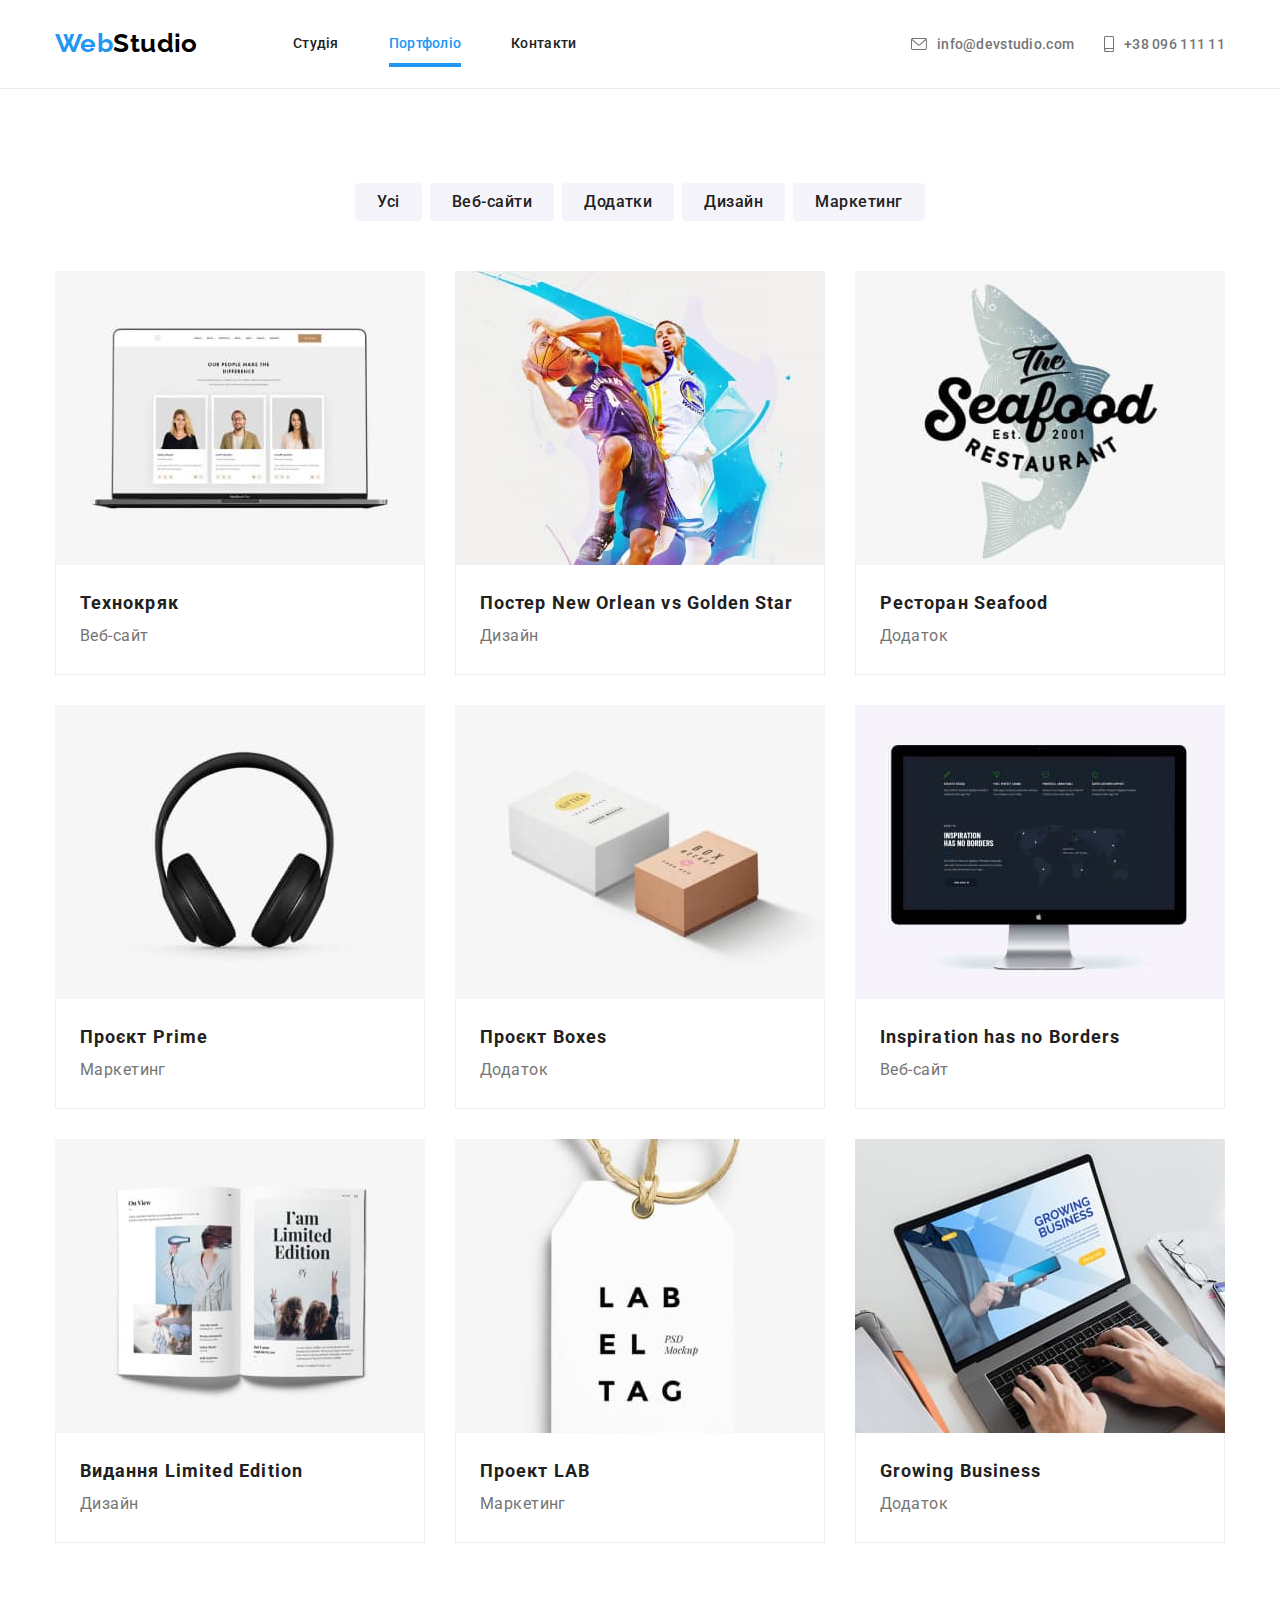
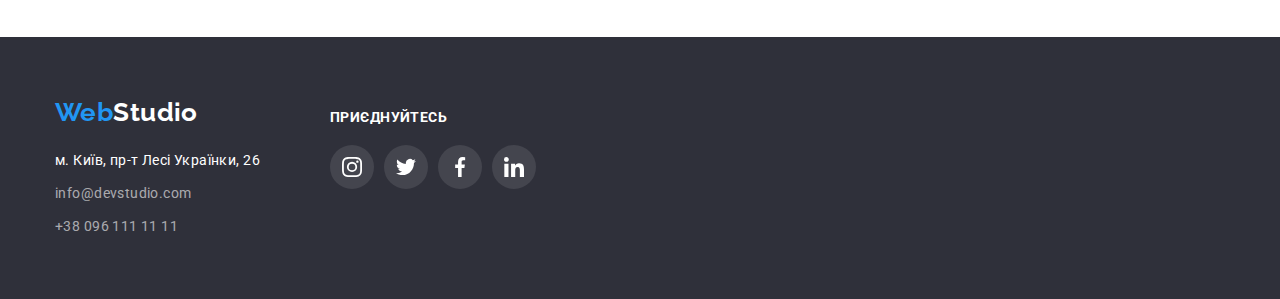
==== portfolio.html @ 82252ead "puh" ====
<!DOCTYPE html>
<html lang="uk">
  <head>
    <meta charset="UTF-8" />
    <meta http-equiv="X-UA-Compatible" content="IE=edge" />
    <meta name="viewport" content="width=device-width, initial-scale=1.0" />
    <title>Portfolio</title>
    <link rel="preconnect" href="https://fonts.googleapis.com" />
    <link rel="preconnect" href="https://fonts.gstatic.com" crossorigin />
    <link
      href="https://fonts.googleapis.com/css2?family=Raleway:wght@700&family=Roboto:wght@400;500;700;900&display=swap"
      rel="stylesheet"
    />
    <link
      rel="stylesheet"
      href="https://cdnjs.cloudflare.com/ajax/libs/modern-normalize/1.1.0/modern-normalize.min.css"
    />
    <link rel="stylesheet" href="./css/styles.css" />
  </head>
  <body>
    <!-- Шапка -->

    <header>
      <div class="search container">
        <h2 style="display: none">навігація</h2>
        <div class="head">
          <a href="#" class="logo"
            ><span class="logo-first">Web</span><span class="logo-second">Studio</span></a
          >
        </div>

        <nav class="main-nav">
          <ul class="site-nav list">
            <li class="item"><a href="./index.html" class="link-studio ">Студія</a></li>
            <li class="item"><a href="./portfolio.html" class="link-portfolio current">Портфоліо</a></li>
            <li class="item"><a href="#" class="link-contacts">Контакти</a></li>
          </ul>
        </nav>

        <ul class="contacts list">
          <li class="contacts-item">
            <a href="mailto:info@devstudio.com" class="contacts-link"
              ><svg class="envelope-icon" width="16" Height="12">
                <use href="./images/symbol.svg#icon-envelope"></use>
              </svg>
              info@devstudio.com</a>
            
          </li>

          <li class="smartphone-item">
            <a href="tel:+380961111111" class="contacts-link"><svg class="smartphone-icon" width="10" Height="16">
              <use href="./images/symbol.svg#icon-smartphone"></use>
            </svg>+38 096 111 11</a>
          </li>
        </ul>
        
      </div>
    </header>

    <main>
      <!-- Фильтр -->

      <section class="section">
        <div class="benefits container">
          <h1 style="display: none">Контент</h1>

          <ul class="filter list">
            <li class="item"><button type="button" class="btn">Усі</button></li>
            <li class="item"><button type="button" class="btn">Веб-сайти</button></li>
            <li class="item"><button type="button" class="btn">Додатки</button></li>
            <li class="item"><button type="button" class="btn">Дизайн</button></li>
            <li class="item"><button type="button" class="btn">Маркетинг</button></li>
          </ul>

          <!-- Галерея -->

          <ul class="gallery">
            <li class="gallery-list list">
              <img src="./images/img13.jpg" class="pic" alt="notebook" width="370" height="294" />
              <div class="gallerry-border">
                <h2 class="gallery-title">Технокряк</h2>
                <p>Веб-сайт</p>
              </div>
            </li>

            <li class="gallery-list list">
              <img
                src="./images/img5.jpg"
                class="pic"
                alt="basketball players"
                width="370"
                height="294"
              />
              <div class="gallerry-border">
                <h2 class="gallery-title">Постер New Orlean vs Golden Star</h2>
                <p>Дизайн</p>
              </div>
            </li>

            <li class="gallery-list list">
              <img
                src="./images/img6.jpg"
                class="pic"
                alt="restaurant logo"
                width="370"
                height="294"
              />
              <div class="gallerry-border">
                <h2 class="gallery-title">Ресторан Seafood</h2>
                <p>Додаток</p>
              </div>
            </li>

            <li class="gallery-list list">
              <img src="./images/img7.jpg" class="pic" alt="headphones" width="370" height="294" />
              <div class="gallerry-border">
                <h2 class="gallery-title">Проєкт Prime</h2>
                <p>Маркетинг</p>
              </div>
            </li>
            <li class="gallery-list list">
              <img src="./images/img8.jpg" class="pic" alt="gift boxes" width="370" height="294" />
              <div class="gallerry-border">
                <h2 class="gallery-title">Проєкт Boxes</h2>
                <p>Додаток</p>
              </div>
            </li>
            <li class="gallery-list list">
              <img src="./images/img9.jpg" class="pic" alt="apple imac" width="370" height="294" />
              <div class="gallerry-border">
                <h2 class="gallery-title">Inspiration has no Borders</h2>
                <p>Веб-сайт</p>
              </div>
            </li>
            <li class="gallery-list list">
              <img src="./images/img10.jpg" class="pic" alt="book" width="370" height="294" />
              <div class="gallerry-border">
                <h2 class="gallery-title">Видання Limited Edition</h2>
                <p>Дизайн</p>
              </div>
            </li>
            <li class="gallery-list list">
              <img src="./images/img11.jpg" class="pic" alt="label" width="370" height="294" />
              <div class="gallerry-border">
                <h2 class="gallery-title">Проект LAB</h2>
                <p>Маркетинг</p>
              </div>
            </li>
            <li class="gallery-list list">
              <img src="./images/img12.jpg" class="pic" alt="notebook" width="370" height="294" />
              <div class="gallerry-border">
                <h2 class="gallery-title">Growing Business</h2>
                <p>Додаток</p>
              </div>
            </li>
          </ul>
        </div>
      </section>
    </main>

    <!-- Подвал -->

    <footer>
      <div class="foot container">
        <div>
          <h2 style="display: none">Зв'язатися з нами</h2>
          <a href="#" class="logo"
            ><span class="logo-first">Web</span><span class="logo-second-foot">Studio</span></a
          >
          <address class="address">
            <ul class="address-list list">
              <li class="item">
                <a
                  class="address-maps"
                  href="https://www.google.com/maps/place/бул.+Леси+Украинки,+26,+Киев,+02000/@50.4265807,30.5383858,17z/data=!3m1!4b1!4m5!3m4!1s0x40d4cf0e033ecbe9:0x57a4dffefec77da0!8m2!3d50.4265807!4d30.5383858"
                  target="_blank"
                  rel="noopener noreferrer"
                  >м. Київ, пр-т Лесі Українки, 26</a
                >
              </li>
              <li class="item">
                <a class="address-nav" href="mailto:info@devstudio.com">info@devstudio.com</a>
              </li>
              <li class="item">
                <a class="address-nav" href="tel:+380961111111">+38 096 111 11 11</a>
              </li>
            </ul>
          </address>
        </div>

        <div class="call">
          <h2 class="footer-title">Приєднуйтесь</h2>
          <ul class="footer-soc-list list">
            <li class="footer-soc-item">
              <a href="" class="footer-soc-link">
                <svg class="footer-icon" width="20" Height="20">
                  <use href="./images/symbol.svg#icon-instagram"></use>
                </svg>
              </a>
            </li>
            <li class="footer-soc-item">
              <a href="" class="footer-soc-link"
                ><svg class="footer-icon" width="20" Height="20">
                  <use href="./images/symbol.svg#icon-twitter"></use>
                </svg>
              </a>
            </li>
            <li class="footer-soc-item">
              <a href="" class="footer-soc-link"
                ><svg class="footer-icon" width="20" Height="20">
                  <use href="./images/symbol.svg#icon-facebook"></use>
                </svg>
              </a>
            </li>
            <li class="footer-soc-item">
              <a href="" class="footer-soc-link"
                ><svg class="footer-icon" width="20" Height="20">
                  <use href="./images/symbol.svg#icon-linkedin"></use>
                </svg>
              </a>
            </li>
          </ul>
        </div>
      </div>
    </footer>
  </body>
</html>
---- css/styles.css ----
*,
*::before,
*::after {
  box-sizing: border-box;
}

/* ___________________Тело страницы _______________*/

body {
  color: var(--primary-text-color);
  background-color: var(--primary-bg-color);

  font-family: 'roboto', sans-serif;
  letter-spacing: 0.03em;
  font-style: normal;
  font-weight: 400;
  font-size: 14px;
  line-height: 1.71;
}

/* ______________________Утилиты_____________________ */

.list {
  margin: 0;
  padding: 0;

  list-style: none;
}

.container {
  margin-left: auto;
  margin-right: auto;
  padding-left: 15px;
  padding-right: 15px;
  width: 1200px;
}

p,
h1,
h2,
h3,
h4,
h5,
h6 {
  margin-top: 0px;
  margin-bottom: 0px;
}

ul.ol {
  margin-top: 0;
  margin-bottom: 0;
  padding-left: 0;
}

img {
  display: block;
}

.section {
  padding-top: 94px;
  padding-bottom: 94px;
}

:root {
  --primary-text-color: rgba(117, 117, 117, 1);
  --title-text-color: rgba(33, 33, 33, 1);
  --accent-color: rgba(33, 150, 243, 1);
  --primary-bg-color: rgba(255, 255, 255, 1);
}

/*_______________________Button_______________________*/

.button {
  color: var(--primary-bg-color);
  background-color: var(--accent-color);

  padding: 10px 32px;
  min-width: 216px;

  border-radius: 4px;
  border: none;
  cursor: pointer;
  font-family: 'Roboto', sans-serif;
  font-style: normal;
  font-weight: 700;
  font-size: 16px;
  line-height: 1.87;
  text-align: center;
}

.button:hover,
.button:focus {
  color: var(--accent-color);
  background-color: rgba(245, 244, 250, 1);

  border: none;
}

.btn:hover,
.btn:focus {
  color: var(--primary-bg-color);
  background-color: var(--accent-color);
  border: none;
}

.section-title {
  margin-bottom: 50px;

  color: var(--title-text-color);
  font-weight: 700;
  font-size: 36px;
  line-height: 1.16;
  text-align: center;
}

/* _________________________Шапка_______________________ */

header {
  border-bottom: 1px solid rgba(236, 236, 236, 1);
}

.search {
  align-items: center;
  background-color: rgba(255, 255, 255, 1);
  display: flex;
}

.logo {
  display: inline-block;
  width: 145px;
  height: 31px;

  font-weight: 700;
  font-size: 26px;
  line-height: 1.19;
  text-decoration: none;
  font-family: 'Raleway', sans-serif;
}

.logo-first {
  color: var(--accent-color);
}

.logo-second {
  color: rgba(0, 0, 0, 1);
}

.logo-second-foot {
  color: var(--primary-bg-color);
}

/*____________________ Навигация___________________ */

.main-nav {
  display: flex;
  align-items: center;
}

.site-nav {
  display: flex;
  align-items: center;
  padding: 32px 0px;
  margin-left: 93px;
}

.site-nav .item + .item {
  margin-left: 50px;
}

.link-studio {
  width: 45px;
  height: 16px;

  color: var(--title-text-color);
  text-decoration: none;
  font-weight: 500;
  font-size: 14px;
  line-height: 1.14;
  letter-spacing: 0.02em;
}

.link-studio:hover,
.link-studio:focus {
  color: var(--accent-color);
}

.link-portfolio {
  width: 72px;
  height: 16px;

  color: var(--title-text-color);
  text-decoration: none;
  font-weight: 500;
  font-size: 14px;
  line-height: 1.14;
  letter-spacing: 0.02em;
}

.link-portfolio:hover,
.link-portfolio:focus {
  color: var(--accent-color);
}

.link-contacts {
  width: 64px;
  height: 16px;

  color: var(--title-text-color);
  text-decoration: none;
  font-weight: 500;
  font-size: 14px;
  line-height: 1.14;
  letter-spacing: 0.02em;
}

.link-contacts:hover,
.link-contacts:focus {
  color: var(--accent-color);
}

.current {
  color: var(--accent-color);
  position: relative;
}

.current::after {
  bottom: -100%;
  left: 0;
  position: absolute;
  content: '';
  height: 4px;
  width: 100%;

  background-color: var(--accent-color);
}

/* ___________________Contacts___________________*/

.search .contacts {
  display: flex;
  margin-left: auto;
  gap: 30px;
}

.smartphone-item {
  display: flex;
  flex-direction: row-reverse;
  align-items: center;
}

.contacts-item {
  display: flex;
  flex-direction: row-reverse;
  align-items: center;
}

.envelope-icon {
  margin-right: 10px;
  fill: rgba(117, 117, 117, 1);
}

.contacts-link {

  display: flex;
  align-items: center;
  
  color: rgba(117, 117, 117, 1);
  font-weight: 500;
  font-size: 14px;
  line-height: calc(16 / 14);
  letter-spacing: 0.02em;
  text-decoration: none;
}

.contacts-link:hover,
.contacts-link:focus {
  color: var(--accent-color);
}

.envelope-icon .contacts-envelope:hover .envelope-icon,
.contacts-envelope:focus .envelope-icon {
  fill: var(--accent-color);
}


.smartphone-icon {
  margin-right: 10px;
  fill: rgba(117, 117, 117, 1);
}

.contacts-link:hover .smartphone-icon,
.contacts-link:focus .smartphone-icon,.contacts-link:hover .envelope-icon,
.contacts-link:focus .envelope-icon {
  fill: var(--accent-color);
}


/* ____________________Секция герой_______________________*/

.hero-section {
  background-color: rgba(196, 196, 196, 1);

  height: 600px;
  max-width: 1600px;
  margin-left: auto;
  margin-right: auto;
  background-image: linear-gradient(rgba(47, 48, 58, 0.4), rgba(47, 48, 58, 0.4)),
    url(../images/hero.jpg);
  background-repeat: no-repeat;
  background-position: center;
  background-size: cover;
}

.hero-section .section {
  display: flex;
}

.hero-section .container {
  min-height: 600px;
  display: flex;
  flex-direction: column;
  justify-content: center;
  align-items: center;
}

.hero-title {
  margin-bottom: 30px;
  display: block;

  color: rgba(255, 255, 255, 1);
  text-align: center;
  font-weight: 900;
  max-width: 696px;
  font-size: 44px;
  line-height: 1.36;
  letter-spacing: 0.06em;
  text-transform: uppercase;
}

/* ____________________Секция особенности______________________ */

.feature-list {
  display: flex;
}

.feature-list .item + .item {
  margin-left: 30px;
}

.feature-title {
  margin-top: 0;
  margin-bottom: 10px;

  color: var(--title-text-color);
  font-weight: 700;
  font-size: 14px;
  line-height: 1.14;
  text-transform: uppercase;
}

.feature-icon {
  display: flex;
  justify-content: center;
  align-items: center;

  margin-bottom: 30px;

  background-color: rgba(245, 244, 250, 1);
  width: 270px;
  height: 120px;
  border-radius: 4px;
}

/*-------------------------Примеры работ-----------------------*/

.examples {
  padding-top: 0px;
}

.examples-list {
  display: flex;
}

.examples-list .item:not(:last-child) {
  margin-right: 30px;
}

/*_______________________Наша команда_________________________ */

.team {
  background-color: rgba(245, 244, 250, 1);
}

.team-border {
  padding: 30px 10px;

  display: flex;
  text-align: center;
  flex-direction: column;
  justify-content: center;
}

.author-team {
  margin-bottom: 10px;

  color: var(--title-text-color);
  font-weight: 500;
  font-size: 16px;
  line-height: 1.18;
}

.section-team {
  display: flex;

  width: 270px;
  height: 428px;
  font-size: 16px;
  line-height: 1.18;
}

.section-team .item {
  background-color: var(--primary-bg-color);
  box-shadow: 0px 1px 3px rgba(0, 0, 0, 0.12), 0px 1px 1px rgba(0, 0, 0, 0.14),
    0px 2px 1px rgba(0, 0, 0, 0.2);
  border-radius: 0px 0px 4px 4px;
}

.section-team .item + .item {
  margin-left: 30px;
}

.team-border > p {
  margin-bottom: 16px;
}

.team-soc-list {
  display: flex;
  justify-content: center;
  gap: 10px;
}

.team-soc-link {
  width: 44px;
  height: 44px;

  border-radius: 50%;

  display: flex;
  align-items: center;
  justify-content: center;
}

.team-icon {
  fill: rgba(175, 177, 184, 1);
}

.team-soc-link:hover,
.team-soc-link:focus {
  background-color: var(--accent-color);
}

.team-icon:hover,
.team-icon:focus {
  fill: var(--primary-bg-color);
}

.team-soc-link:hover .team-icon,
.team-soc-link:focus .team-icon {
  fill: var(--primary-bg-color);
}

/*____________________постійні кліенти__________________ */

.regular {
  height: 372px;
}

.regular-list {
  display: flex;
  justify-content: center;

  gap: 30px;
}

.regular-item {
  display: flex;
  justify-content: center;
  align-items: center;
}

.regular-link {
  border: 1px solid;
  width: 170px;
  height: 92px;
  padding: 12px 32px;

  border-color: rgba(175, 177, 184, 1);
  border-radius: 4px;
}

.regular-link:hover,
.regular-link:focus {
  border-color: var(--accent-color);
}

.regular-icon {
  fill: rgba(175, 177, 184, 1);
}

.regular-icon:hover,
.regular-icon:focus {
  fill: var(--accent-color);
}

.regular-link:hover .regular-icon,
.regular-link:focus .regular-icon {
  fill: var(--accent-color);
}

/* =======================Подвал============================ */

footer {
  background-color: rgba(47, 48, 58, 1);
}

.foot {
  display: flex;

  padding-top: 60px;
  padding-bottom: 60px;
}

.address-list .item:not(:last-child) {
  margin-bottom: 9px;
}

.call {
  margin-top: 12px;
  margin-left: 70px;
}

.logo-sec,
.address-maps {
  color: var(--primary-bg-color);

  text-decoration: none;
}

.address {
  margin-top: 20px;
  font-style: normal;
}

.address-maps:hover,
.address-maps:focus {
  color: var(--accent-color);
}

.address-nav {
  color: rgba(255, 255, 255, 0.6);
  text-decoration: none;
}

.address-nav:hover,
.address-nav:focus {
  color: var(--accent-color);
}

/*______________ Приєднуйтесь */

.footer-title {
  margin-bottom: 20px;

  color: var(--primary-bg-color);

  font-size: 14px;
  line-height: calc(16 / 14);
  letter-spacing: 0.03em;
  text-transform: uppercase;
}

.footer-soc-list {
  display: flex;
  gap: 10px;
}

.footer-soc-link {
  width: 44px;
  height: 44px;

  display: flex;
  align-items: center;
  justify-content: center;
  border-radius: 50%;

  background: rgba(255, 255, 255, 0.1);
}

.footer-icon {
  fill: var(--primary-bg-color);
}

.footer-soc-link:hover,
.footer-soc-link:focus {
  background-color: var(--accent-color);
}

.footer-icon:hover,
.footer-icon:focus {
  fill: var(--primary-bg-color);
}

.footer-soc-link:hover .footer-icon {
  fill: var(--primary-bg-color);
}

.footer-soc-link:focus .footer-icon {
  fill: var(--primary-bg-color);
}

/* --------------------PORTFOLIO.CSS-------------------- */

/* Фильтр */

.filter {
  display: flex;
  justify-content: center;
  margin-bottom: 50px;
}

.filter .item:not(:last-child) {
  margin-right: 8px;
}

.btn {
  color: var(--title-text-color);
  background-color: rgba(245, 244, 250, 1);
  border: none;
  cursor: pointer;
  padding: 6px 22px 6px 22px;

  font-family: 'Roboto', sans-serif;
  font-weight: 500;
  font-size: 16px;
  line-height: 1.62;
  letter-spacing: 0.03em;
  border-radius: 4px;
}

.btn:hover,
.btn:focus {
  color: var(--primary-bg-color);
  background-color: var(--accent-color);

  box-shadow: 0px 3px 1px rgba(0, 0, 0, 0.1), 0px 1px 2px rgba(0, 0, 0, 0.08),
    0px 2px 2px rgba(0, 0, 0, 0.12);

  border: none;
}

/* _____________________Галерея___________________ */

.gallery {
  margin-top: 0px;
  margin-bottom: 0px;

  padding: 0px;
  display: flex;
  flex-wrap: wrap;
}

.gallerry-border {
  padding: 20px 24px 20px 24px;

  height: 110px;
  border: 1px solid rgba(238, 238, 238, 1);
  border-top: none;
}

.gallery-list {
  margin-right: 30px;
  margin-bottom: 30px;

  font-size: 16px;
  line-height: 1.87;
  cursor: pointer;
}

.gallery-list:hover {
  box-shadow: 0px 1px 1px rgba(0, 0, 0, 0.12), 0px 4px 4px rgba(0, 0, 0, 0.06),
    1px 4px 6px rgba(0, 0, 0, 0.16);
}

.gallery-list:nth-child(3n) {
  margin-right: 0px;
}

.gallery-list:nth-last-child(-n + 3) {
  margin-bottom: 0px;
}

.gallery-title {
  color: var(--title-text-color);

  margin-top: 0px;
  margin-bottom: 0px;
  padding: 0px;

  font-weight: 700;
  font-size: 18px;
  line-height: 2;
  letter-spacing: 0.06em;
}
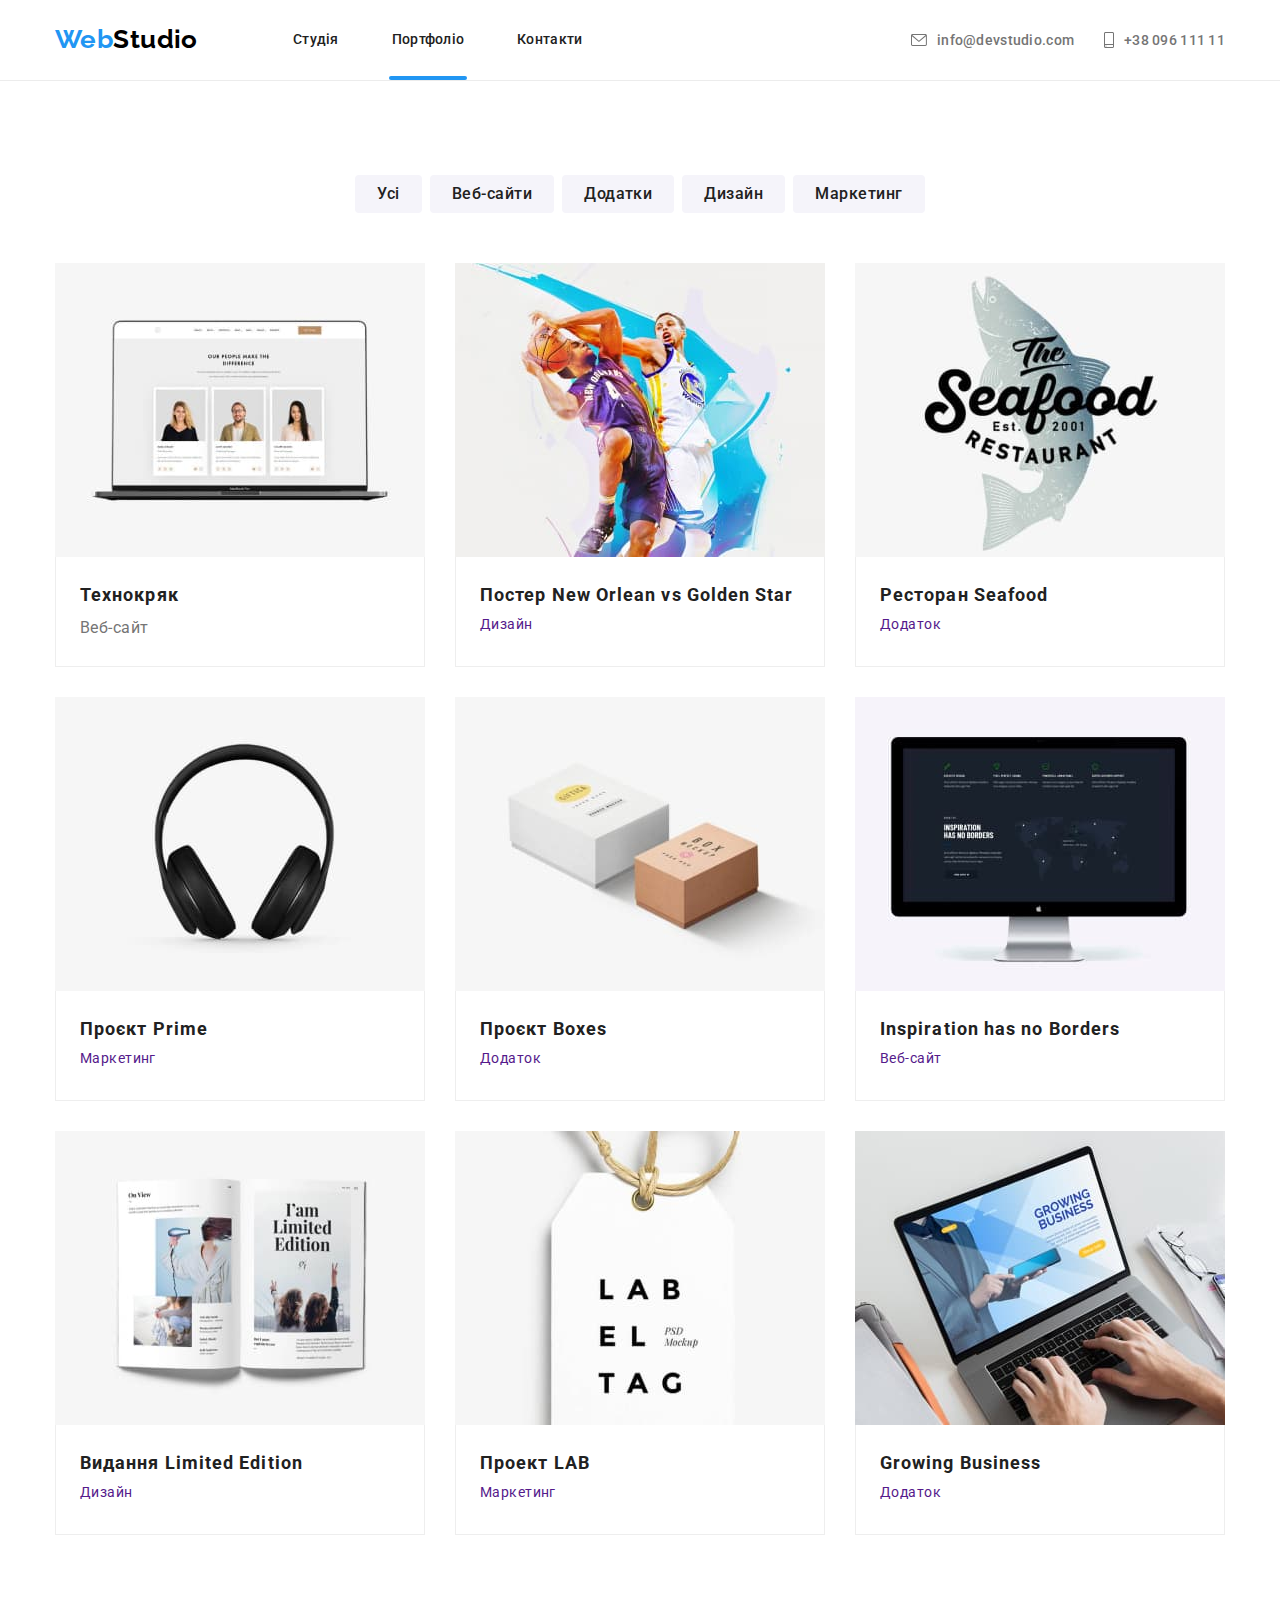
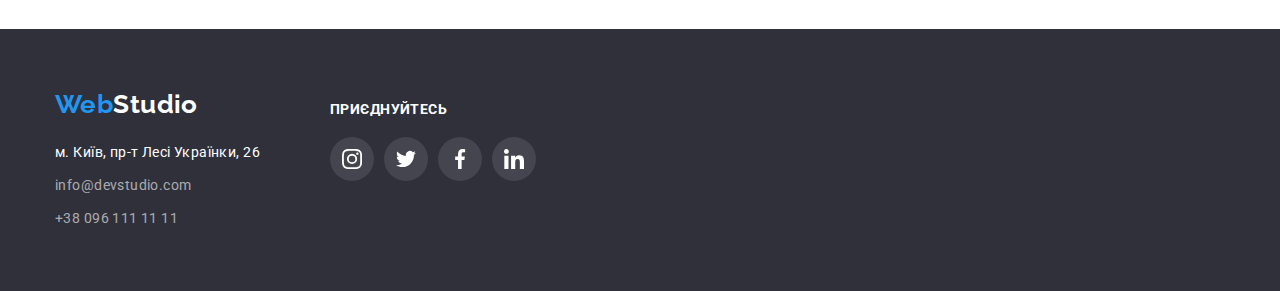
==== commit dae551d6: "Поломался" ====
--- a/portfolio.html
+++ b/portfolio.html
@@ -31,9 +31,9 @@
 
         <nav class="main-nav">
           <ul class="site-nav list">
-            <li class="item"><a href="./index.html" class="link-studio ">Студія</a></li>
-            <li class="item"><a href="./portfolio.html" class="link-portfolio current">Портфоліо</a></li>
-            <li class="item"><a href="#" class="link-contacts">Контакти</a></li>
+            <li class="item"><a href="./index.html" class="link">Студія</a></li>
+            <li class="item"><a href="./portfolio.html" class="link current">Портфоліо</a></li>
+            <li class="item"><a href="#" class="link">Контакти</a></li>
           </ul>
         </nav>
 
@@ -43,17 +43,18 @@
               ><svg class="envelope-icon" width="16" Height="12">
                 <use href="./images/symbol.svg#icon-envelope"></use>
               </svg>
-              info@devstudio.com</a>
-            
+              info@devstudio.com</a
+            >
           </li>
 
           <li class="smartphone-item">
-            <a href="tel:+380961111111" class="contacts-link"><svg class="smartphone-icon" width="10" Height="16">
-              <use href="./images/symbol.svg#icon-smartphone"></use>
-            </svg>+38 096 111 11</a>
+            <a href="tel:+380961111111" class="contacts-link"
+              ><svg class="smartphone-icon" width="10" Height="16">
+                <use href="./images/symbol.svg#icon-smartphone"></use></svg
+              >+38 096 111 11</a
+            >
           </li>
         </ul>
-        
       </div>
     </header>
 
@@ -76,82 +77,202 @@
 
           <ul class="gallery">
             <li class="gallery-list list">
-              <img src="./images/img13.jpg" class="pic" alt="notebook" width="370" height="294" />
-              <div class="gallerry-border">
-                <h2 class="gallery-title">Технокряк</h2>
-                <p>Веб-сайт</p>
-              </div>
-            </li>
-
-            <li class="gallery-list list">
-              <img
-                src="./images/img5.jpg"
-                class="pic"
-                alt="basketball players"
-                width="370"
-                height="294"
-              />
-              <div class="gallerry-border">
-                <h2 class="gallery-title">Постер New Orlean vs Golden Star</h2>
-                <p>Дизайн</p>
-              </div>
-            </li>
-
-            <li class="gallery-list list">
-              <img
-                src="./images/img6.jpg"
-                class="pic"
-                alt="restaurant logo"
-                width="370"
-                height="294"
-              />
-              <div class="gallerry-border">
-                <h2 class="gallery-title">Ресторан Seafood</h2>
-                <p>Додаток</p>
-              </div>
-            </li>
-
-            <li class="gallery-list list">
-              <img src="./images/img7.jpg" class="pic" alt="headphones" width="370" height="294" />
-              <div class="gallerry-border">
-                <h2 class="gallery-title">Проєкт Prime</h2>
-                <p>Маркетинг</p>
-              </div>
-            </li>
-            <li class="gallery-list list">
-              <img src="./images/img8.jpg" class="pic" alt="gift boxes" width="370" height="294" />
-              <div class="gallerry-border">
-                <h2 class="gallery-title">Проєкт Boxes</h2>
-                <p>Додаток</p>
-              </div>
-            </li>
-            <li class="gallery-list list">
-              <img src="./images/img9.jpg" class="pic" alt="apple imac" width="370" height="294" />
-              <div class="gallerry-border">
-                <h2 class="gallery-title">Inspiration has no Borders</h2>
-                <p>Веб-сайт</p>
-              </div>
-            </li>
-            <li class="gallery-list list">
-              <img src="./images/img10.jpg" class="pic" alt="book" width="370" height="294" />
-              <div class="gallerry-border">
-                <h2 class="gallery-title">Видання Limited Edition</h2>
-                <p>Дизайн</p>
-              </div>
-            </li>
-            <li class="gallery-list list">
-              <img src="./images/img11.jpg" class="pic" alt="label" width="370" height="294" />
-              <div class="gallerry-border">
-                <h2 class="gallery-title">Проект LAB</h2>
-                <p>Маркетинг</p>
-              </div>
-            </li>
-            <li class="gallery-list list">
-              <img src="./images/img12.jpg" class="pic" alt="notebook" width="370" height="294" />
-              <div class="gallerry-border">
-                <h2 class="gallery-title">Growing Business</h2>
-                <p>Додаток</p>
-              </div>
+              <a href="#" class="gallery-list-link">
+                <div class="gallery-list-thumb">
+                  <img
+                    src="./images/img13.jpg"
+                    class="pic"
+                    alt="notebook"
+                    width="370"
+                    height="294"
+                  />
+                  <p class="gallery-list-text">
+                    Ресурс пропонує комплексні пропозиції з різним рівнем функціоналу та сервісів.
+                    Все це дозволить відвідувачу отримати вичерпні відомості про компанію чи
+                    приватну особу.
+                  </p>
+                </div>
+
+                <div class="gallerry-border">
+                  <h2 class="gallery-title">Технокряк</h2>
+                  <p class="gallery-text">Веб-сайт</p>
+                </div>
+              </a>
+            </li>
+
+            <li class="gallery-list list">
+              <a href="" class="gallery-list-link">
+                <div class="gallery-list-thumb">
+                  <p class="gallery-list-text">
+                    Ресурс пропонує комплексні пропозиції з різним рівнем функціоналу та сервісів.
+                    Все це дозволить відвідувачу отримати вичерпні відомості про компанію чи
+                    приватну особу.
+                  </p>
+
+                  <img
+                    src="./images/img5.jpg"
+                    class="pic"
+                    alt="basketball players"
+                    width="370"
+                    height="294"
+                  />
+                </div>
+                <div class="gallerry-border">
+                  <h2 class="gallery-title">Постер New Orlean vs Golden Star</h2>
+                  <p>Дизайн</p>
+                </div>
+              </a>
+            </li>
+
+            <li class="gallery-list list">
+              <a href="" class="gallery-list-link">
+                <div class="gallery-list-thumb">
+                  <p class="gallery-list-text">
+                    Ресурс пропонує комплексні пропозиції з різним рівнем функціоналу та сервісів.
+                    Все це дозволить відвідувачу отримати вичерпні відомості про компанію чи
+                    приватну особу.
+                  </p>
+
+                  <img
+                    src="./images/img6.jpg"
+                    class="pic"
+                    alt="restaurant logo"
+                    width="370"
+                    height="294"
+                  />
+                </div>
+                <div class="gallerry-border">
+                  <h2 class="gallery-title">Ресторан Seafood</h2>
+                  <p>Додаток</p>
+                </div>
+              </a>
+            </li>
+
+            <li class="gallery-list list">
+              <a href="" class="gallery-list-link">
+                <div class="gallery-list-thumb">
+                  <p class="gallery-list-text">
+                    Ресурс пропонує комплексні пропозиції з різним рівнем функціоналу та сервісів.
+                    Все це дозволить відвідувачу отримати вичерпні відомості про компанію чи
+                    приватну особу.
+                  </p>
+
+                  <img
+                    src="./images/img7.jpg"
+                    class="pic"
+                    alt="headphones"
+                    width="370"
+                    height="294"
+                  />
+                </div>
+                <div class="gallerry-border">
+                  <h2 class="gallery-title">Проєкт Prime</h2>
+                  <p>Маркетинг</p>
+                </div>
+              </a>
+            </li>
+            <li class="gallery-list list">
+              <a href="" class="gallery-list-link">
+                <div class="gallery-list-thumb">
+                  <p class="gallery-list-text">
+                    Ресурс пропонує комплексні пропозиції з різним рівнем функціоналу та сервісів.
+                    Все це дозволить відвідувачу отримати вичерпні відомості про компанію чи
+                    приватну особу.
+                  </p>
+
+                  <img
+                    src="./images/img8.jpg"
+                    class="pic"
+                    alt="gift boxes"
+                    width="370"
+                    height="294"
+                  />
+                </div>
+                <div class="gallerry-border">
+                  <h2 class="gallery-title">Проєкт Boxes</h2>
+                  <p>Додаток</p>
+                </div>
+              </a>
+            </li>
+            <li class="gallery-list list">
+              <a href="" class="gallery-list-link">
+                <div class="gallery-list-thumb">
+                  <p class="gallery-list-text">
+                    Ресурс пропонує комплексні пропозиції з різним рівнем функціоналу та сервісів.
+                    Все це дозволить відвідувачу отримати вичерпні відомості про компанію чи
+                    приватну особу.
+                  </p>
+
+                  <img
+                    src="./images/img9.jpg"
+                    class="pic"
+                    alt="apple imac"
+                    width="370"
+                    height="294"
+                  />
+                </div>
+                <div class="gallerry-border">
+                  <h2 class="gallery-title">Inspiration has no Borders</h2>
+                  <p>Веб-сайт</p>
+                </div>
+              </a>
+            </li>
+            <li class="gallery-list list">
+              <a href="" class="gallery-list-link">
+                <div class="gallery-list-thumb">
+                  <p class="gallery-list-text">
+                    Ресурс пропонує комплексні пропозиції з різним рівнем функціоналу та сервісів.
+                    Все це дозволить відвідувачу отримати вичерпні відомості про компанію чи
+                    приватну особу.
+                  </p>
+
+                  <img src="./images/img10.jpg" class="pic" alt="book" width="370" height="294" />
+                </div>
+                <div class="gallerry-border">
+                  <h2 class="gallery-title">Видання Limited Edition</h2>
+                  <p>Дизайн</p>
+                </div>
+              </a>
+            </li>
+            <li class="gallery-list list">
+              <a href="" class="gallery-list-link">
+                <div class="gallery-list-thumb">
+                  <p class="gallery-list-text">
+                    Ресурс пропонує комплексні пропозиції з різним рівнем функціоналу та сервісів.
+                    Все це дозволить відвідувачу отримати вичерпні відомості про компанію чи
+                    приватну особу.
+                  </p>
+
+                  <img src="./images/img11.jpg" class="pic" alt="label" width="370" height="294" />
+                </div>
+                <div class="gallerry-border">
+                  <h2 class="gallery-title">Проект LAB</h2>
+                  <p>Маркетинг</p>
+                </div>
+              </a>
+            </li>
+            <li class="gallery-list list">
+              <a href="" class="gallery-list-link">
+                <div class="gallery-list-thumb">
+                  <p class="gallery-list-text">
+                    Ресурс пропонує комплексні пропозиції з різним рівнем функціоналу та сервісів.
+                    Все це дозволить відвідувачу отримати вичерпні відомості про компанію чи
+                    приватну особу.
+                  </p>
+
+                  <img
+                    src="./images/img12.jpg"
+                    class="pic"
+                    alt="notebook"
+                    width="370"
+                    height="294"
+                  />
+                </div>
+                <div class="gallerry-border">
+                  <h2 class="gallery-title">Growing Business</h2>
+                  <p>Додаток</p>
+                </div>
+              </a>
             </li>
           </ul>
         </div>
--- a/css/styles.css
+++ b/css/styles.css
@@ -66,6 +66,9 @@
   --title-text-color: rgba(33, 33, 33, 1);
   --accent-color: rgba(33, 150, 243, 1);
   --primary-bg-color: rgba(255, 255, 255, 1);
+
+  --transition-transform: background-color 250ms cubic-bezier(0.4, 0, 0.2, 1),
+    color 250ms cubic-bezier(0.4, 0, 0.2, 1), fill 250ms cubic-bezier(0.4, 0, 0.2, 1);
 }
 
 /*_______________________Button_______________________*/
@@ -86,6 +89,8 @@
   font-size: 16px;
   line-height: 1.87;
   text-align: center;
+
+  transition: var(--transition-transform);
 }
 
 .button:hover,
@@ -94,13 +99,7 @@
   background-color: rgba(245, 244, 250, 1);
 
   border: none;
-}
-
-.btn:hover,
-.btn:focus {
-  color: var(--primary-bg-color);
-  background-color: var(--accent-color);
-  border: none;
+  transition: var(--transition-transform);
 }
 
 .section-title {
@@ -159,79 +158,53 @@
 .site-nav {
   display: flex;
   align-items: center;
-  padding: 32px 0px;
-  margin-left: 93px;
+
+  margin-left: 90px;
 }
 
 .site-nav .item + .item {
-  margin-left: 50px;
-}
-
-.link-studio {
-  width: 45px;
-  height: 16px;
-
+  margin-left: 47px;
+}
+
+.main-nav .link {
+  padding: 32px 3px;
   color: var(--title-text-color);
   text-decoration: none;
   font-weight: 500;
   font-size: 14px;
   line-height: 1.14;
   letter-spacing: 0.02em;
-}
-
-.link-studio:hover,
-.link-studio:focus {
+  position: relative;
+
+  transition: var(--transition-transform);
+}
+
+.link:hover,
+.link:focus {
   color: var(--accent-color);
-}
-
-.link-portfolio {
-  width: 72px;
-  height: 16px;
-
-  color: var(--title-text-color);
-  text-decoration: none;
-  font-weight: 500;
-  font-size: 14px;
-  line-height: 1.14;
-  letter-spacing: 0.02em;
-}
-
-.link-portfolio:hover,
-.link-portfolio:focus {
-  color: var(--accent-color);
-}
-
-.link-contacts {
-  width: 64px;
-  height: 16px;
-
-  color: var(--title-text-color);
-  text-decoration: none;
-  font-weight: 500;
-  font-size: 14px;
-  line-height: 1.14;
-  letter-spacing: 0.02em;
-}
-
-.link-contacts:hover,
-.link-contacts:focus {
-  color: var(--accent-color);
+  transition: var(--transition-transform);
 }
 
 .current {
   color: var(--accent-color);
-  position: relative;
+
+  display: flex;
+  transition: var(--transition-transform);
 }
 
 .current::after {
-  bottom: -100%;
-  left: 0;
-  position: absolute;
   content: '';
   height: 4px;
   width: 100%;
+  position: absolute;
+
+  bottom: 0px;
+  left: 0px;
 
   background-color: var(--accent-color);
+  border-radius: 2px;
+
+  transition: var(--transition-transform);
 }
 
 /* ___________________Contacts___________________*/
@@ -257,19 +230,21 @@
 .envelope-icon {
   margin-right: 10px;
   fill: rgba(117, 117, 117, 1);
+  transition: var(--transition-transform);
 }
 
 .contacts-link {
-
-  display: flex;
-  align-items: center;
-  
+  display: flex;
+  align-items: center;
+
   color: rgba(117, 117, 117, 1);
   font-weight: 500;
   font-size: 14px;
   line-height: calc(16 / 14);
   letter-spacing: 0.02em;
   text-decoration: none;
+
+  transition: var(--transition-transform);
 }
 
 .contacts-link:hover,
@@ -282,18 +257,19 @@
   fill: var(--accent-color);
 }
 
-
 .smartphone-icon {
   margin-right: 10px;
   fill: rgba(117, 117, 117, 1);
+
+  transition: var(--transition-transform);
 }
 
 .contacts-link:hover .smartphone-icon,
-.contacts-link:focus .smartphone-icon,.contacts-link:hover .envelope-icon,
+.contacts-link:focus .smartphone-icon,
+.contacts-link:hover .envelope-icon,
 .contacts-link:focus .envelope-icon {
   fill: var(--accent-color);
 }
-
 
 /* ____________________Секция герой_______________________*/
 
@@ -385,6 +361,20 @@
   margin-right: 30px;
 }
 
+.examples-item {
+  position: relative;
+}
+
+.examples-img-text {
+  bottom: 0;
+  left: 0;
+  position: absolute;
+  background-image: linear-gradient(rgba(47, 48, 58, 0.8), rgba(47, 48, 58, 0.8));
+
+  height: 70px;
+  width: 100%;
+}
+
 /*_______________________Наша команда_________________________ */
 
 .team {
@@ -448,10 +438,14 @@
   display: flex;
   align-items: center;
   justify-content: center;
+
+  transition: var(--transition-transform);
 }
 
 .team-icon {
   fill: rgba(175, 177, 184, 1);
+
+  transition: var(--transition-transform);
 }
 
 .team-soc-link:hover,
@@ -469,7 +463,7 @@
   fill: var(--primary-bg-color);
 }
 
-/*____________________постійні кліенти__________________ */
+/*____________________Постійні кліенти__________________ */
 
 .regular {
   height: 372px;
@@ -496,6 +490,7 @@
 
   border-color: rgba(175, 177, 184, 1);
   border-radius: 4px;
+  transition: var(--transition-transform), border-color 250ms cubic-bezier(0.4, 0, 0.2, 1);
 }
 
 .regular-link:hover,
@@ -505,6 +500,8 @@
 
 .regular-icon {
   fill: rgba(175, 177, 184, 1);
+
+  transition: var(--transition-transform);
 }
 
 .regular-icon:hover,
@@ -544,6 +541,8 @@
   color: var(--primary-bg-color);
 
   text-decoration: none;
+
+  transition: var(--transition-transform);
 }
 
 .address {
@@ -559,6 +558,8 @@
 .address-nav {
   color: rgba(255, 255, 255, 0.6);
   text-decoration: none;
+
+  transition: var(--transition-transform);
 }
 
 .address-nav:hover,
@@ -594,6 +595,8 @@
   border-radius: 50%;
 
   background: rgba(255, 255, 255, 0.1);
+
+  transition: var(--transition-transform);
 }
 
 .footer-icon {
@@ -645,16 +648,15 @@
   line-height: 1.62;
   letter-spacing: 0.03em;
   border-radius: 4px;
+  transition: var(--transition-transform), box-shadow 250ms cubic-bezier(0.4, 0, 0.2, 1);
 }
 
 .btn:hover,
 .btn:focus {
   color: var(--primary-bg-color);
   background-color: var(--accent-color);
-
   box-shadow: 0px 3px 1px rgba(0, 0, 0, 0.1), 0px 1px 2px rgba(0, 0, 0, 0.08),
     0px 2px 2px rgba(0, 0, 0, 0.12);
-
   border: none;
 }
 
@@ -669,6 +671,17 @@
   flex-wrap: wrap;
 }
 
+.gallery-list {
+  display: block;
+  margin-right: 30px;
+  margin-bottom: 30px;
+}
+
+.gallery-list-thumb {
+  position: relative;
+  overflow: hidden;
+}
+
 .gallerry-border {
   padding: 20px 24px 20px 24px;
 
@@ -677,16 +690,51 @@
   border-top: none;
 }
 
+.gallery-list-link:hover .gallery-list-text,
+.gallery-list-link:focus .gallery-list-text {
+  transform: translateY(0);
+}
+
+.gallery-list-text {
+  left: 0;
+  top: 0;
+  position: absolute;
+  display: inline-block;
+  height: 100%;
+
+  padding: 63px 24px;
+
+  font-size: 18px;
+  line-height: calc(28 / 18);
+  color: var(--primary-bg-color);
+  letter-spacing: 0.03em;
+
+  background: rgba(33, 150, 243, 0.9);
+
+  transform: translateY(101%);
+  transition: transform 250ms;
+}
+
+.gallery-list-link:hover .gallery-list-text {
+  transform: translateY(0);
+}
+
 .gallery-list {
+  display: block;
   margin-right: 30px;
   margin-bottom: 30px;
-
-  font-size: 16px;
-  line-height: 1.87;
-  cursor: pointer;
-}
-
-.gallery-list:hover {
+  outline: none;
+}
+
+.gallery-list-link {
+  display: block;
+  text-decoration: none;
+  outline: none;
+  transition: box-shadow 250ms cubic-bezier(0.4, 0, 0.2, 1);
+}
+
+.gallery-list-link:hover,
+.gallery-list-link:focus {
   box-shadow: 0px 1px 1px rgba(0, 0, 0, 0.12), 0px 4px 4px rgba(0, 0, 0, 0.06),
     1px 4px 6px rgba(0, 0, 0, 0.16);
 }
@@ -711,3 +759,78 @@
   line-height: 2;
   letter-spacing: 0.06em;
 }
+
+.gallery-text {
+  font-size: 16px;
+  line-height: calc(30 / 16);
+  letter-spacing: 0.03em;
+  color: rgba(117, 117, 117, 1);
+}
+
+/* ___________________MODAL_____________________________ */
+
+.backdrop {
+  position: fixed;
+  top: 0%;
+  width: 100%;
+  height: 100%;
+  background-color: rgba(0, 0, 0, 0.2);
+  transition: opacity 250ms linear, visibility 250ms;
+}
+
+.modal {
+  position: absolute;
+
+  top: 50%;
+  left: 50%;
+  transform: translate(-50%, -50%);
+  transition: transform 250ms linear;
+  transform: translate(-50%, -50%) scale(1) rotate(1);
+
+  width: 528px;
+  min-height: 581px;
+  background-color: var(--primary-bg-color);
+
+  border-radius: 4px;
+  box-shadow: 0px 1px 3px rgba(0, 0, 0, 0.12), 0px 1px 1px rgba(0, 0, 0, 0.14),
+    0px 2px 1px rgba(0, 0, 0, 0.2);
+}
+
+.is-hidden {
+  opacity: 0;
+  visibility: hidden;
+  pointer-events: none;
+}
+
+.backdrop.is-hidden .modal {
+  transform: translate(-50%, -50%) scale(0) rotate(0);
+}
+.modal-close {
+  top: 8px;
+  right: 8px;
+  padding: 0;
+  cursor: pointer;
+
+  width: 30px;
+  height: 30px;
+  background-color: var(--primary-bg-color);
+
+  border: 1px solid rgba(0, 0, 0, 0.1);
+
+  position: fixed;
+  display: flex;
+  border-radius: 50%;
+  justify-content: center;
+  align-items: center;
+}
+
+.icon-close-black {
+  fill: rgba(0, 0, 0, 1);
+}
+
+.modal-close:hover .icon-close-black,
+.modal-close:focus .icon-close-black {
+  fill: var(--accent-color);
+}
+
+/* ==================================================================================== */
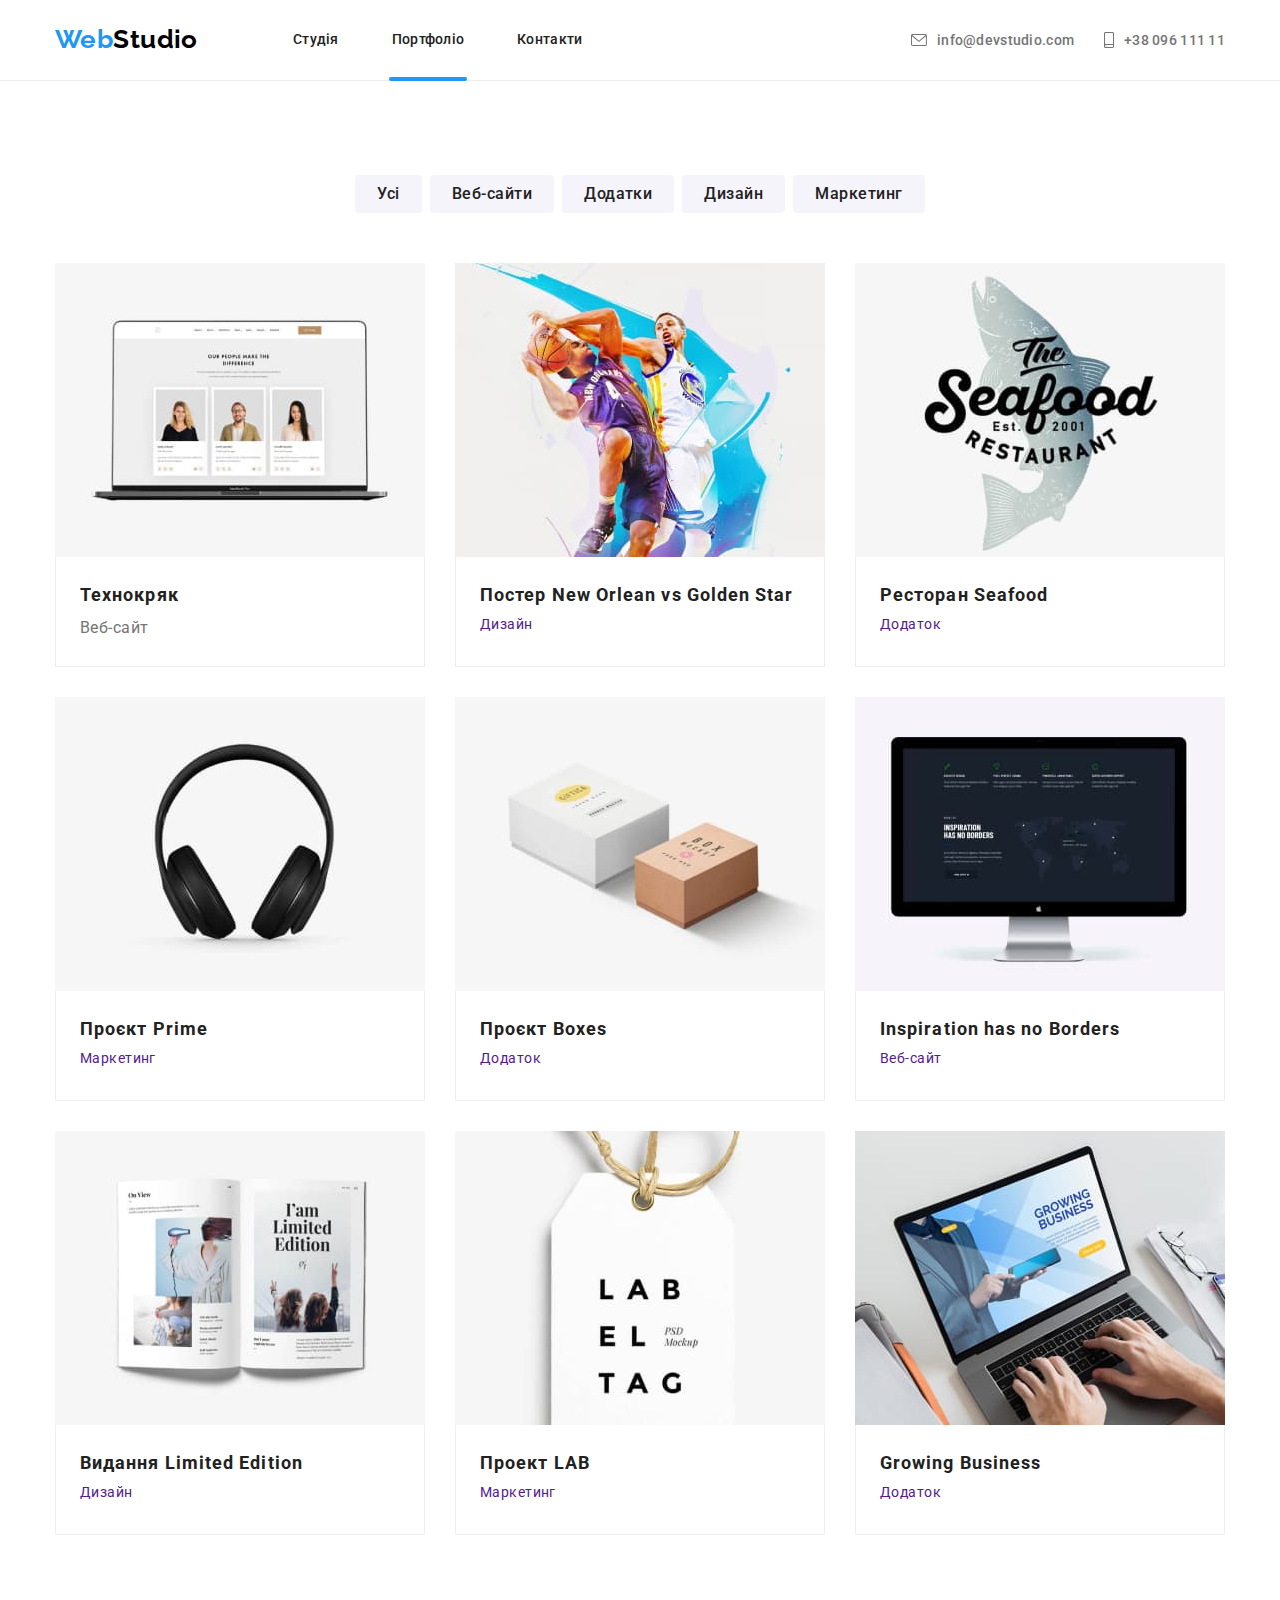
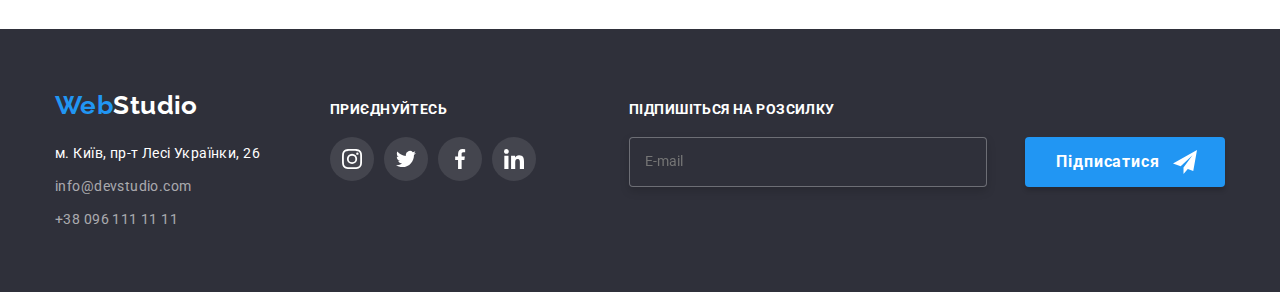
==== commit c5610990: "BK-ДЗ-3" ====
--- a/portfolio.html
+++ b/portfolio.html
@@ -15,6 +15,7 @@
       rel="stylesheet"
       href="https://cdnjs.cloudflare.com/ajax/libs/modern-normalize/1.1.0/modern-normalize.min.css"
     />
+    <link rel="stylesheet" href="./css/main.min.css" />
     <link rel="stylesheet" href="./css/styles.css" />
   </head>
   <body>
@@ -288,6 +289,7 @@
           <a href="#" class="logo"
             ><span class="logo-first">Web</span><span class="logo-second-foot">Studio</span></a
           >
+
           <address class="address">
             <ul class="address-list list">
               <li class="item">
@@ -342,6 +344,26 @@
             </li>
           </ul>
         </div>
+
+        <!-- ____________________Підпишіться на розсилку_________________________ -->
+
+        <form class="footer-input">
+          <label for="subscribe-email" class="label-subscribe">Підпишіться на розсилку</label>
+          <input
+            class="subscribe-input"
+            type="email"
+            name="subscribe-email"
+            placeholder="E-mail"
+            id="subscribe-email"
+            required
+          />
+        </form>
+        <button type="submit" class="footer-button">
+          <span>Підписатися</span>
+          <svg class="icon-send" width="24" Height="24">
+            <use href="./images/symbol.svg#icon-send"></use>
+          </svg>
+        </button>
       </div>
     </footer>
   </body>
--- a/css/main.min.css
+++ b/css/main.min.css
@@ -0,0 +1 @@
+*,*::before,*::after{box-sizing:border-box}body{color:var(--primary-text-color);background-color:var(--primary-bg-color);font-family:"roboto",sans-serif;letter-spacing:.03em;font-style:normal;font-weight:400;font-size:14px;line-height:1.71}.list{margin:0;padding:0;list-style:none}.container{width:1200px;max-width:100%;margin-left:auto;margin-right:auto;padding-left:15px;padding-right:15px}p,h1,h2,h3,h4,h5,h6{margin-top:0px;margin-bottom:0px}ul.ol{margin-top:0;margin-bottom:0;padding-left:0}img{display:block}/*# sourceMappingURL=main.min.css.map */--- a/css/styles.css
+++ b/css/styles.css
@@ -1,61 +1,3 @@
-*,
-*::before,
-*::after {
-  box-sizing: border-box;
-}
-
-/* ___________________Тело страницы _______________*/
-
-body {
-  color: var(--primary-text-color);
-  background-color: var(--primary-bg-color);
-
-  font-family: 'roboto', sans-serif;
-  letter-spacing: 0.03em;
-  font-style: normal;
-  font-weight: 400;
-  font-size: 14px;
-  line-height: 1.71;
-}
-
-/* ______________________Утилиты_____________________ */
-
-.list {
-  margin: 0;
-  padding: 0;
-
-  list-style: none;
-}
-
-.container {
-  margin-left: auto;
-  margin-right: auto;
-  padding-left: 15px;
-  padding-right: 15px;
-  width: 1200px;
-}
-
-p,
-h1,
-h2,
-h3,
-h4,
-h5,
-h6 {
-  margin-top: 0px;
-  margin-bottom: 0px;
-}
-
-ul.ol {
-  margin-top: 0;
-  margin-bottom: 0;
-  padding-left: 0;
-}
-
-img {
-  display: block;
-}
-
 .section {
   padding-top: 94px;
   padding-bottom: 94px;
@@ -69,6 +11,19 @@
 
   --transition-transform: background-color 250ms cubic-bezier(0.4, 0, 0.2, 1),
     color 250ms cubic-bezier(0.4, 0, 0.2, 1), fill 250ms cubic-bezier(0.4, 0, 0.2, 1);
+}
+
+.visually-hidden {
+  position: absolute;
+  white-space: nowrap;
+  width: 1px;
+  height: 1px;
+  overflow: hidden;
+  border: 0;
+  padding: 0;
+  clip: rect(0 0 0 0);
+  clip-path: inset(50%);
+  margin: -1px;
 }
 
 /*_______________________Button_______________________*/
@@ -198,7 +153,7 @@
   width: 100%;
   position: absolute;
 
-  bottom: 0px;
+  bottom: -1px;
   left: 0px;
 
   background-color: var(--accent-color);
@@ -366,13 +321,26 @@
 }
 
 .examples-img-text {
+  display: flex;
+  justify-content: center;
+  align-items: center;
+  position: absolute;
   bottom: 0;
   left: 0;
-  position: absolute;
-  background-image: linear-gradient(rgba(47, 48, 58, 0.8), rgba(47, 48, 58, 0.8));
+  background-color: rgba(47, 48, 58, 0.8);
 
   height: 70px;
   width: 100%;
+}
+
+.examples-title {
+  height: 16px;
+  font-weight: 500;
+
+  line-height: calc(16 / 14);
+  text-align: center;
+  letter-spacing: 0.03em;
+  color: rgba(255, 255, 255, 1);
 }
 
 /*_______________________Наша команда_________________________ */
@@ -522,6 +490,7 @@
 
 .foot {
   display: flex;
+  align-items: baseline;
 
   padding-top: 60px;
   padding-bottom: 60px;
@@ -658,6 +627,7 @@
   box-shadow: 0px 3px 1px rgba(0, 0, 0, 0.1), 0px 1px 2px rgba(0, 0, 0, 0.08),
     0px 2px 2px rgba(0, 0, 0, 0.12);
   border: none;
+  transition: var(--transition-transform), box-shadow 250ms cubic-bezier(0.4, 0, 0.2, 1);
 }
 
 /* _____________________Галерея___________________ */
@@ -693,6 +663,7 @@
 .gallery-list-link:hover .gallery-list-text,
 .gallery-list-link:focus .gallery-list-text {
   transform: translateY(0);
+  transition: transform 250ms;
 }
 
 .gallery-list-text {
@@ -737,6 +708,7 @@
 .gallery-list-link:focus {
   box-shadow: 0px 1px 1px rgba(0, 0, 0, 0.12), 0px 4px 4px rgba(0, 0, 0, 0.06),
     1px 4px 6px rgba(0, 0, 0, 0.16);
+  transition: box-shadow 250ms cubic-bezier(0.4, 0, 0.2, 1);
 }
 
 .gallery-list:nth-child(3n) {
@@ -767,7 +739,112 @@
   color: rgba(117, 117, 117, 1);
 }
 
-/* ___________________MODAL_____________________________ */
+/* ____________Підпишіться на розсилку_________________ */
+
+.footer-subscribe {
+  padding-bottom: 34px;
+}
+
+.footer-button {
+  position: relative;
+
+  margin-top: 48px;
+  margin-bottom: auto;
+  margin-left: auto;
+  margin-right: 0;
+
+  padding: 10px 62px 10px 28px;
+
+  cursor: pointer;
+  border: none;
+
+  color: var(--primary-bg-color);
+  font-weight: 700;
+  font-size: 16px;
+  line-height: calc(30 / 16);
+  text-align: center;
+  letter-spacing: 0.06em;
+  width: 200px;
+  height: 50px;
+  background: #2196f3;
+  box-shadow: 0px 4px 4px rgba(0, 0, 0, 0.15);
+  border-radius: 4px;
+
+  transition: var(--transition-transform);
+}
+
+.icon-send {
+  display: inline-block;
+
+  position: absolute;
+
+  top: 50%;
+  transform: translateY(-50%);
+  right: 28px;
+
+  fill: rgba(255, 255, 255, 1);
+  transition: var(--transition-transform);
+}
+
+.footer-button:hover,
+.footer-button:focus {
+  background: var(--primary-bg-color);
+  color: var(--accent-color);
+  transition: var(--transition-transform);
+}
+
+.footer-button:hover .icon-send,
+.footer-button:focus .icon-send {
+  fill: var(--accent-color);
+  transition: var(--transition-transform);
+}
+
+.footer-input {
+  margin-left: 93px;
+}
+
+.label-subscribe {
+  display: block;
+  margin-bottom: 20px;
+
+  width: 207px;
+  height: 16px;
+  font-weight: 700;
+  font-size: 14px;
+  line-height: calc(16 / 14);
+  letter-spacing: 0.03em;
+  text-transform: uppercase;
+
+  color: #ffffff;
+}
+
+.footer-subscribe-title {
+  width: 207px;
+  height: 16px;
+
+  font-weight: 700;
+  font-size: 14px;
+  line-height: 16px;
+  letter-spacing: 0.03em;
+  text-transform: uppercase;
+
+  color: #ffffff;
+}
+
+.subscribe-input {
+  padding: 15px 15px 16px;
+  width: 358px;
+  height: 50px;
+  color: #ffffff;
+
+  background-color: rgba(47, 48, 58, 1);
+
+  border: 1px solid rgba(255, 255, 255, 0.3);
+  filter: drop-shadow(0px 4px 4px rgba(0, 0, 0, 0.15));
+  border-radius: 4px;
+}
+
+/* ___________________MODAL________________________ */
 
 .backdrop {
   position: fixed;
@@ -775,20 +852,22 @@
   width: 100%;
   height: 100%;
   background-color: rgba(0, 0, 0, 0.2);
-  transition: opacity 250ms linear, visibility 250ms;
+  transition: opacity 250ms linear, visibility 250ms linear;
 }
 
 .modal {
   position: absolute;
-
+  transition: transform 250ms linear;
   top: 50%;
   left: 50%;
-  transform: translate(-50%, -50%);
-  transition: transform 250ms linear;
-  transform: translate(-50%, -50%) scale(1) rotate(1);
+  transform: translate(-50%, -50%) scale(1) rotate(360deg);
+
+  padding: 40px;
 
   width: 528px;
   min-height: 581px;
+  max-height: 100%;
+
   background-color: var(--primary-bg-color);
 
   border-radius: 4px;
@@ -805,6 +884,7 @@
 .backdrop.is-hidden .modal {
   transform: translate(-50%, -50%) scale(0) rotate(0);
 }
+
 .modal-close {
   top: 8px;
   right: 8px;
@@ -822,15 +902,175 @@
   border-radius: 50%;
   justify-content: center;
   align-items: center;
+  transition: var(--transition-transform);
 }
 
 .icon-close-black {
   fill: rgba(0, 0, 0, 1);
+  transition: var(--transition-transform);
 }
 
 .modal-close:hover .icon-close-black,
 .modal-close:focus .icon-close-black {
   fill: var(--accent-color);
-}
-
-/* ==================================================================================== */
+  transition: var(--transition-transform);
+}
+
+.modal-title {
+  font-weight: 700;
+  font-size: 20px;
+  line-height: calc(23 / 20);
+  text-align: center;
+  letter-spacing: 0.03em;
+  margin-bottom: 12px;
+  color: rgba(33, 33, 33, 1);
+}
+
+.modal-field:nth-child(-n + 3) {
+  margin-bottom: 10px;
+}
+
+.modal-field-comment {
+  display: flex;
+  flex-direction: column;
+  margin-bottom: 20px;
+}
+
+.modal-input {
+  padding: 0 0 0 42px;
+  display: block;
+
+  width: 448px;
+  height: 40px;
+  border: 1px solid rgba(33, 33, 33, 0.2);
+  border-radius: 4px;
+  color: var(--primary-text-color);
+}
+.online-comment,
+.modal-input:focus {
+  outline-color: var(--accent-color);
+}
+
+.modal-input:focus + .icon-person-black {
+  fill: var(--accent-color);
+}
+
+.modal-wrap {
+  position: relative;
+  top: 0;
+  left: 0;
+}
+
+.icon-person-black {
+  left: 12px;
+  position: absolute;
+  top: 50%;
+  transform: translateY(-50%);
+}
+
+.modal-phone {
+  position: relative;
+  top: 0;
+  left: 0;
+}
+
+.modal-mail {
+  position: relative;
+  top: 0;
+  left: 0;
+}
+
+.modal-input::placeholder {
+  color: rgba(117, 117, 117, 0.5);
+}
+
+.modal-button {
+  margin-left: auto;
+  margin-right: auto;
+  display: block;
+  cursor: pointer;
+  border: none;
+  width: 200px;
+  height: 50px;
+  background: #2196f3;
+
+  color: var(--primary-bg-color);
+  font-weight: 700;
+  font-size: 16px;
+  line-height: calc(30 / 16);
+  text-align: center;
+  letter-spacing: 0.06em;
+
+  box-shadow: 0px 4px 4px rgba(0, 0, 0, 0.15);
+  border-radius: 4px;
+  transition: var(--transition-transform), box-shadow 250ms cubic-bezier(0.4, 0, 0.2, 1);
+}
+
+.modal-button:hover,
+.modal-button:focus {
+  color: var(--accent-color);
+  background: var(--primary-bg-color);
+  border: none;
+  transition: var(--transition-transform), box-shadow 250ms cubic-bezier(0.4, 0, 0.2, 1);
+}
+
+.modal-label {
+  display: block;
+
+  margin-bottom: 4px;
+  font-size: 12px;
+  line-height: calc(14 / 12);
+  letter-spacing: 0.01em;
+  color: #757575;
+}
+
+.online-comment {
+  padding: 12px 16px;
+  width: 100%;
+  height: 120px;
+  border: 1px solid rgba(33, 33, 33, 0.2);
+  border-radius: 4px;
+  resize: none;
+}
+
+.modal-check {
+  height: 24px;
+}
+
+.contract {
+  color: var(--accent-color);
+}
+
+.check-text {
+  display: flex;
+  justify-content: center;
+  align-items: center;
+
+  margin-bottom: 30px;
+
+  height: 24px;
+  font-size: 14px;
+  line-height: calc(24 / 14);
+  letter-spacing: 0.03em;
+  color: #757575;
+}
+
+.check-text::before {
+  content: '';
+  width: 16px;
+  height: 15px;
+
+  margin-right: 7px;
+  border: 2px solid var(--title-text-color);
+  border-radius: 2px;
+}
+
+.modal-check:checked + .check-text::before {
+  background-repeat: no-repeat;
+  background-position: center;
+  background-color: var(--accent-color);
+  border: none;
+  background-image: url(../images/vector.svg);
+}
+
+/* ______________________________________uhuhuhuhuhuh_______________ */
